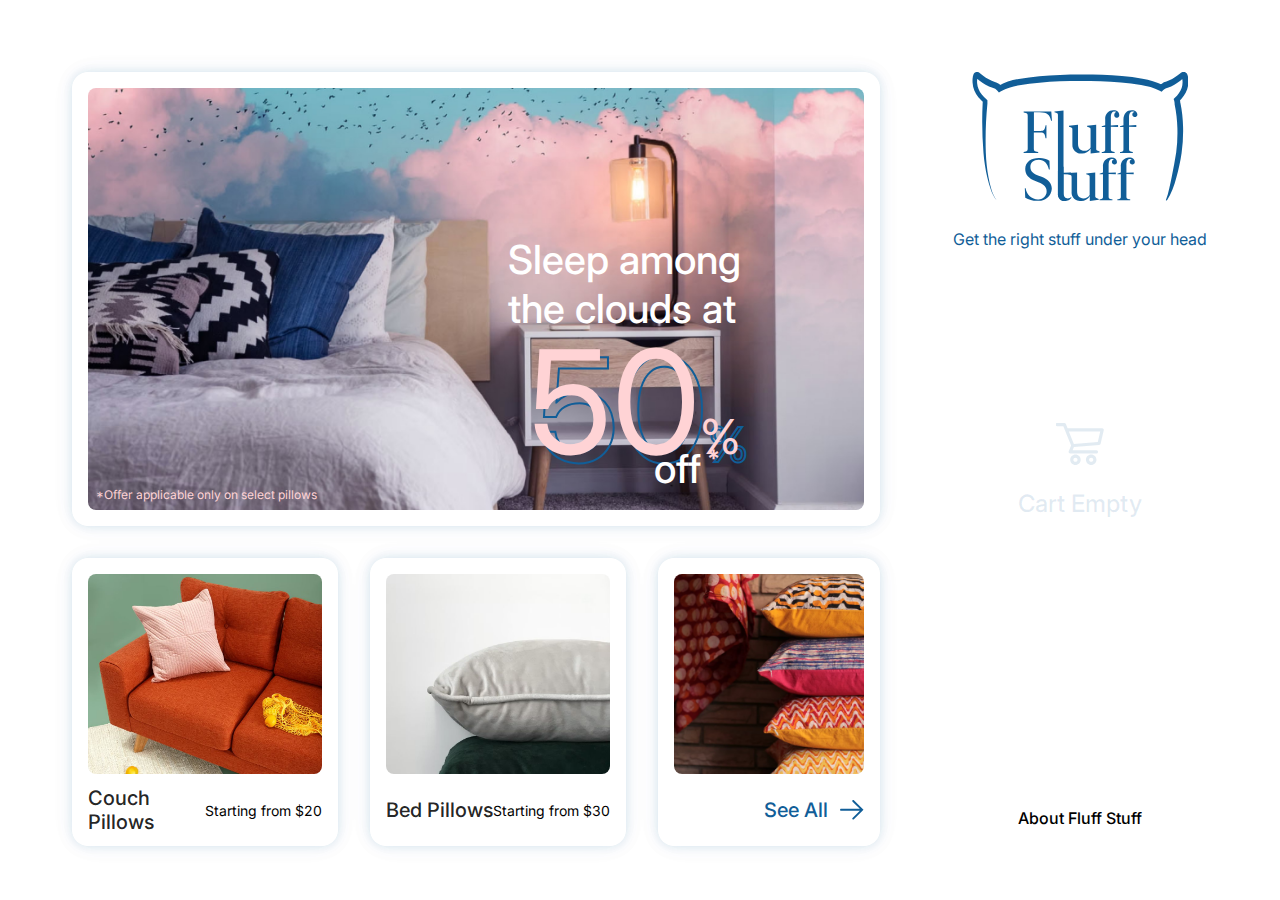
==== homework_5/index.html @ 458620b8 "Homepage completed." ====
<!DOCTYPE html>
<html lang="en">
  <head>
    <meta charset="UTF-8" />
    <meta http-equiv="X-UA-Compatible" content="IE=edge" />
    <meta name="viewport" content="width=device-width, initial-scale=1.0" />
    <link rel="stylesheet" href="./styles/style.css" />
    <title>Fluff Stuff | Artisan Pillows</title>
  </head>
  <body>
    <div class="wrapper">
      <div class="content">
        <div class="banner">
          <img src="./images/banner.jpg" alt="Discount banner image">
          <h2 class="banner-white-text" id="banner-1">Sleep among </br>the clouds at</h2>
          <h1 class="banner-2" id="banner-2-outline">50<span>%</span></h1>
          <h1 class="banner-2">50<span>%</span></h1>
          <h2 class="banner-white-text" id="banner-3">off<span>*</span></h2>
          <p class="disclaimer">*Offer applicable only on select pillows</p>
        </div>
        <div class="products">
          <a href="#" class="product-card">
            <img class="product-image"src="./images/couch.jpg" alt="Couch Pillows">
            <div class="label"><h1>Couch Pillows</h1>
            <p>Starting from $20</p></div>
          </a>
           <a href="#" class="product-card">
            <img class="product-image"src="./images/bed.jpg" alt="Couch Pillows">
            <div class="label"><h1>Bed Pillows</h1>
            <p>Starting from $30</p></div>
           </a>
          <a href="#" class="product-card see-all">
            <img class="product-image"src="./images/see_all.jpg" alt="Couch Pillows">
            <div class="label"><h1>See All</h1>
            <img src=".//images/Arrow.svg" alt="Arrow Icon"></div>
            </a>
            
          </div>
        </div>
      <nav>
        <div class="header">
          <a href="#"
            ><div id="logo"><img src="./images/Logo.svg" alt="Fluff Stuff" /></div
          ></a>
          <p id="sub-title">Get the right stuff under your head</p>
        </div>
        <div class="cart">
          <img src="./images/Cart.svg" alt="Empty Cart" />
          <h2 id="cart-status">Cart Empty</h2>
        </div>
        <div class="about-section">
          <a href="#" id="about">About Fluff Stuff</a>
        </div>
      </nav>
    </div>
  </body>
</html>
---- homework_5/styles/style.css ----
@import url("https://fonts.googleapis.com/css2?family=Inter:wght@400;500;600;700;900&display=swap");

:root {
  --primary-blue: #115e98;
  --text-white: #ffffff;
  --text-peach: #ffd3d5;
  --text-black: rgba(0, 0, 0, 0.87);
  --light-blue: rgba(17, 94, 152, 0.12);
}

* {
  margin: 0;
  padding: 0;
  box-sizing: border-box;
  font-family: Inter;
}

a,
a:hover,
a:visited {
  color: inherit;
  text-decoration: none;
}

body {
  display: grid;
  place-content: center;
}

.wrapper {
  width: 100vw;
  height: 100vh;
  max-width: 1440px;
  display: grid;
  grid:
    "content nav" 100% /
    auto 25em;
}

.content {
  grid-area: content;
  padding: 4.5em 0 4.5em 4.5em;
  display: grid;
  grid:
    "banner" 1fr
    "products" auto/
    100%;
}

.banner {
  grid-area: banner;
  margin-bottom: 2em;
  position: relative;
  border-radius: 1em;
  padding: 16px;
  box-shadow: 0px 0px 30px rgba(17, 94, 152, 0.03),
    0px 0px 20px rgba(17, 94, 152, 0.06), 0px 0px 10px rgba(17, 94, 152, 0.12);
}

.banner img {
  width: 100%;
  height: 100%;
  object-fit: cover;
  border-radius: 0.5em;
}

.banner .banner-white-text {
  color: var(--text-white);
  font-weight: 500;
  font-size: 40px;
  position: absolute;
}

#banner-1 {
  left: 54%;
  top: 36%;
}

#banner-3 {
  left: 72%;
  top: 82%;
}

#banner-3 span {
  font-size: 24px;
  font-weight: 700;
  color: var(--text-peach);
  margin-left: 6px;
  vertical-align: text-top;
}

.banner .disclaimer {
  font-size: 12px;
  position: absolute;
  color: var(--text-peach);
  bottom: 2em;
  left: 2em;
}

.banner .banner-2 {
  color: var(--text-peach);
  font-weight: 400;
  font-size: 144px;
  position: absolute;
  left: 56.5%;
  top: 53.25%;
}

.banner .banner-2 span {
  font-size: 48px;
}

.banner #banner-2-outline {
  color: transparent;
  -webkit-text-stroke: 2px var(--primary-blue);
  font-weight: 400;
  font-size: 144px;
  position: absolute;
  transform: translate(8px, 8px);
}

.products {
  background-color: white;
  grid-area: products;
  display: grid;
  grid-auto-flow: column;
  grid-template-columns: auto auto 222px;
  width: 100%;
  position: relative;
}

.products .product-card {
  display: grid;
  grid:
    "image" 200px
    "label" 4.5em/
    100%;
  border-radius: 1em;
  padding: 16px 16px 0 16px;
  margin-right: 32px;
  transition: transform 0.4s;
  box-shadow: 0px 0px 30px rgba(17, 94, 152, 0.03),
    0px 0px 20px rgba(17, 94, 152, 0.06), 0px 0px 10px rgba(17, 94, 152, 0.12);
}

.products .product-card:hover {
  transform: translate(0, -8px);
}

.products .see-all {
  width: 222px;
  margin-right: 0;
}

.products .product-card .label {
  grid-area: label;
  display: grid;
  grid-auto-flow: column;
  grid-template-columns: 1fr auto;
  width: 100%;
}

.products .product-card .label h1 {
  font-weight: 500;
  color: var(--text-black);
  font-size: 20px;
  place-self: center start;
}

.products .product-card .label p {
  font-size: 0.875em;
  place-self: center end;
}

.products .see-all .label h1 {
  place-self: center end;
  color: var(--primary-blue);
}
.products .see-all .label img {
  place-self: center end;
  width: 24px;
  margin-left: 12px;
}

.products .product-card .product-image {
  grid-area: image;
  width: 100%;
  height: 100%;
  object-fit: cover;
  object-position: top;
  max-height: 240px;
  border-radius: 8px;
}

.products .product-card .product-image:nth-child(2) {
  object-position: top;
}

nav {
  grid-area: nav;
  display: grid;
  grid:
    "header" 12.5em
    "cart" 1fr
    "about" 10em/
    100%;
  padding-top: 4.5em;
  padding-bottom: 4.5em;
}

.header {
  grid-area: "header";
  display: grid;
  place-content: start center;
  text-align: center;
}

.header #sub-title {
  margin-top: 1.5em;
  font-family: Inter;
  font-size: 1em;
  color: var(--primary-blue);
}

.header #logo {
  transition: transform 0.4s;
}
.header #logo:hover {
  transform: scale(1.05);
}

.cart {
  display: grid;
  place-content: center;
  text-align: center;
}

.cart img {
  left: 50%;
  position: relative;
  transform: translate(-50%);
}

.cart #cart-status {
  font-weight: 500;
  font-size: 1.5em;
  color: var(--light-blue);
  position: relative;
  margin-top: 1em;
}

.about-section {
  grid-area: about;
  display: grid;
  place-content: end center;
}

.about-section #about {
  font-family: Inter;
  font-weight: 500;
  font-size: 1em;
}

.about-section #about:visited {
  color: var(--primary-blue);
}

.about-section #about:hover {
  text-decoration: underline;
}
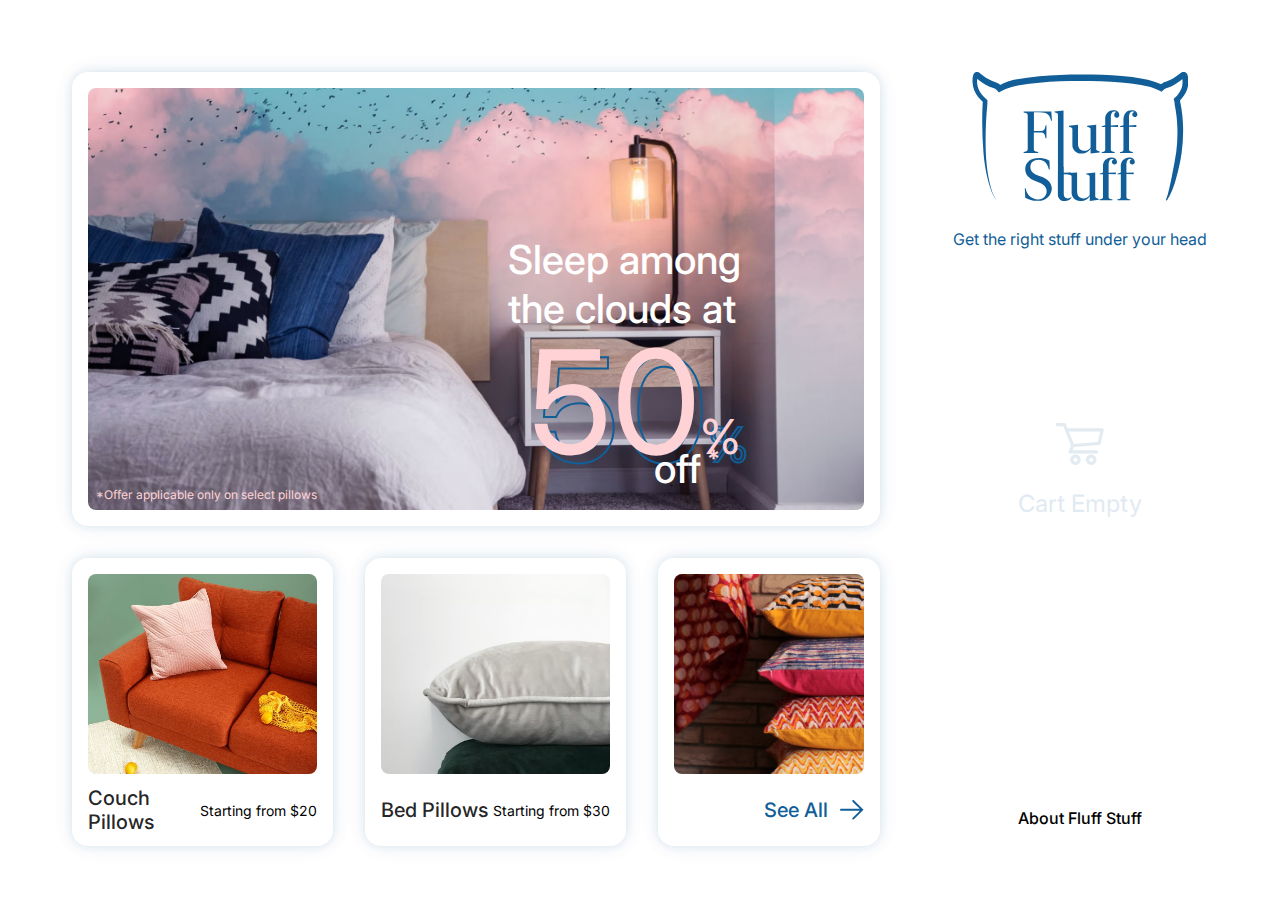
==== commit 4899be7c: "Added product details page." ====
--- a/homework_5/index.html
+++ b/homework_5/index.html
@@ -9,38 +9,59 @@
   </head>
   <body>
     <div class="wrapper">
-      <div class="content">
+      <div class="home-content">
         <div class="banner">
-          <img src="./images/banner.jpg" alt="Discount banner image">
-          <h2 class="banner-white-text" id="banner-1">Sleep among </br>the clouds at</h2>
+          <img src="./images/banner.jpg" alt="Discount banner image" />
+          <h2 class="banner-white-text" id="banner-1">
+            Sleep among <br />
+            the clouds at
+          </h2>
           <h1 class="banner-2" id="banner-2-outline">50<span>%</span></h1>
           <h1 class="banner-2">50<span>%</span></h1>
           <h2 class="banner-white-text" id="banner-3">off<span>*</span></h2>
           <p class="disclaimer">*Offer applicable only on select pillows</p>
         </div>
         <div class="products">
-          <a href="#" class="product-card">
-            <img class="product-image"src="./images/couch.jpg" alt="Couch Pillows">
-            <div class="label"><h1>Couch Pillows</h1>
-            <p>Starting from $20</p></div>
+          <a href="./product-details.html" class="product-card">
+            <img
+              class="product-image"
+              src="./images/couch.jpg"
+              alt="Couch Pillows"
+            />
+            <div class="label">
+              <h1>Couch Pillows</h1>
+              <p>Starting from $20</p>
+            </div>
           </a>
-           <a href="#" class="product-card">
-            <img class="product-image"src="./images/bed.jpg" alt="Couch Pillows">
-            <div class="label"><h1>Bed Pillows</h1>
-            <p>Starting from $30</p></div>
-           </a>
-          <a href="#" class="product-card see-all">
-            <img class="product-image"src="./images/see_all.jpg" alt="Couch Pillows">
-            <div class="label"><h1>See All</h1>
-            <img src=".//images/Arrow.svg" alt="Arrow Icon"></div>
-            </a>
-            
-          </div>
+          <a href="./product-details.html" class="product-card">
+            <img
+              class="product-image"
+              src="./images/bed.jpg"
+              alt="Couch Pillows"
+            />
+            <div class="label">
+              <h1>Bed Pillows</h1>
+              <p>Starting from $30</p>
+            </div>
+          </a>
+          <a href="./product-browsing.html" class="product-card see-all">
+            <img
+              class="product-image"
+              src="./images/see_all.jpg"
+              alt="Couch Pillows"
+            />
+            <div class="label">
+              <h1>See All</h1>
+              <img src=".//images/Arrow.svg" alt="Arrow Icon" />
+            </div>
+          </a>
         </div>
+      </div>
       <nav>
         <div class="header">
           <a href="#"
-            ><div id="logo"><img src="./images/Logo.svg" alt="Fluff Stuff" /></div
+            ><div id="logo">
+              <img src="./images/Logo.svg" alt="Fluff Stuff" /></div
           ></a>
           <p id="sub-title">Get the right stuff under your head</p>
         </div>
@@ -49,7 +70,7 @@
           <h2 id="cart-status">Cart Empty</h2>
         </div>
         <div class="about-section">
-          <a href="#" id="about">About Fluff Stuff</a>
+          <a href="#" class="link">About Fluff Stuff</a>
         </div>
       </nav>
     </div>
--- a/homework_5/styles/style.css
+++ b/homework_5/styles/style.css
@@ -5,7 +5,10 @@
   --text-white: #ffffff;
   --text-peach: #ffd3d5;
   --text-black: rgba(0, 0, 0, 0.87);
+  --text-gray: rgba(0, 0, 0, 0.6);
   --light-blue: rgba(17, 94, 152, 0.12);
+  --mid-blue: rgba(17, 94, 152, 0.4);
+  --light-gray: rgba(0, 0, 0, 0.12);
 }
 
 * {
@@ -37,7 +40,7 @@
     auto 25em;
 }
 
-.content {
+.home-content {
   grid-area: content;
   padding: 4.5em 0 4.5em 4.5em;
   display: grid;
@@ -64,7 +67,7 @@
   border-radius: 0.5em;
 }
 
-.banner .banner-white-text {
+.banner-white-text {
   color: var(--text-white);
   font-weight: 500;
   font-size: 40px;
@@ -89,7 +92,7 @@
   vertical-align: text-top;
 }
 
-.banner .disclaimer {
+.disclaimer {
   font-size: 12px;
   position: absolute;
   color: var(--text-peach);
@@ -97,7 +100,7 @@
   left: 2em;
 }
 
-.banner .banner-2 {
+.banner-2 {
   color: var(--text-peach);
   font-weight: 400;
   font-size: 144px;
@@ -106,11 +109,11 @@
   top: 53.25%;
 }
 
-.banner .banner-2 span {
+.banner-2 span {
   font-size: 48px;
 }
 
-.banner #banner-2-outline {
+#banner-2-outline {
   color: transparent;
   -webkit-text-stroke: 2px var(--primary-blue);
   font-weight: 400;
@@ -124,12 +127,12 @@
   grid-area: products;
   display: grid;
   grid-auto-flow: column;
-  grid-template-columns: auto auto 222px;
+  grid-template-columns: 1fr 1fr 222px;
   width: 100%;
   position: relative;
 }
 
-.products .product-card {
+.product-card {
   display: grid;
   grid:
     "image" 200px
@@ -143,16 +146,16 @@
     0px 0px 20px rgba(17, 94, 152, 0.06), 0px 0px 10px rgba(17, 94, 152, 0.12);
 }
 
-.products .product-card:hover {
+.product-card:hover {
   transform: translate(0, -8px);
 }
 
-.products .see-all {
+.see-all {
   width: 222px;
   margin-right: 0;
 }
 
-.products .product-card .label {
+.product-card .label {
   grid-area: label;
   display: grid;
   grid-auto-flow: column;
@@ -160,29 +163,29 @@
   width: 100%;
 }
 
-.products .product-card .label h1 {
+.product-card .label h1 {
   font-weight: 500;
   color: var(--text-black);
   font-size: 20px;
   place-self: center start;
 }
 
-.products .product-card .label p {
+.product-card .label p {
   font-size: 0.875em;
   place-self: center end;
 }
 
-.products .see-all .label h1 {
+.see-all .label h1 {
   place-self: center end;
   color: var(--primary-blue);
 }
-.products .see-all .label img {
+.see-all .label img {
   place-self: center end;
   width: 24px;
   margin-left: 12px;
 }
 
-.products .product-card .product-image {
+.product-image {
   grid-area: image;
   width: 100%;
   height: 100%;
@@ -192,10 +195,6 @@
   border-radius: 8px;
 }
 
-.products .product-card .product-image:nth-child(2) {
-  object-position: top;
-}
-
 nav {
   grid-area: nav;
   display: grid;
@@ -209,23 +208,23 @@
 }
 
 .header {
-  grid-area: "header";
+  grid-area: header;
   display: grid;
   place-content: start center;
   text-align: center;
 }
 
-.header #sub-title {
+#sub-title {
   margin-top: 1.5em;
   font-family: Inter;
   font-size: 1em;
   color: var(--primary-blue);
 }
 
-.header #logo {
+#logo {
   transition: transform 0.4s;
 }
-.header #logo:hover {
+#logo:hover {
   transform: scale(1.05);
 }
 
@@ -241,7 +240,7 @@
   transform: translate(-50%);
 }
 
-.cart #cart-status {
+#cart-status {
   font-weight: 500;
   font-size: 1.5em;
   color: var(--light-blue);
@@ -255,16 +254,353 @@
   place-content: end center;
 }
 
-.about-section #about {
+.link {
   font-family: Inter;
   font-weight: 500;
   font-size: 1em;
 }
 
-.about-section #about:visited {
+.link:visited {
   color: var(--primary-blue);
 }
 
-.about-section #about:hover {
+.link:hover {
   text-decoration: underline;
 }
+
+.back-link {
+  display: grid;
+  place-content: center start;
+  grid-auto-flow: column;
+}
+
+.back-link:hover {
+  text-decoration: underline;
+}
+
+.back-link p {
+  color: var(--primary-blue);
+  padding-left: 0.75em;
+  font-size: 1.25em;
+  font-weight: 500;
+}
+
+#page-title {
+  font-weight: 500;
+  font-size: 2em;
+  color: var(--text-black);
+  padding-top: 2.5em;
+}
+.product-listing-content,
+.product-details-content {
+  position: relative;
+  grid-area: content;
+  padding: 4.5em 4.5em 4.5em 4.5em;
+  box-shadow: 20px 0px 30px rgba(17, 94, 152, 0.01),
+    15px 0px 20px rgba(17, 94, 152, 0.04), 10px 0px 10px rgba(17, 94, 152, 0.09);
+  border-radius: 0px 16px 16px 16px;
+}
+
+.product-listing-block {
+  display: grid;
+  grid-template-columns: 1fr 1fr;
+  grid-gap: 2em;
+  padding-top: 3em;
+}
+
+.product-listing-card {
+  padding: 2em;
+  box-shadow: 0px 0px 30px rgba(17, 94, 152, 0.03),
+    0px 0px 20px rgba(17, 94, 152, 0.06), 0px 0px 10px rgba(17, 94, 152, 0.12);
+  border-radius: 1em;
+  display: grid;
+  grid:
+    "image info" 4fr
+    "buttons buttons" 1fr /
+    auto 50%;
+  grid-column-gap: 1em;
+}
+
+.card-title {
+  grid-area: info;
+  font-weight: 500;
+  font-size: 1.5em;
+  color: var(--text-black);
+}
+
+.product-price {
+  grid-area: info;
+  font-size: 0.875em;
+  color: var(--text-gray);
+  padding-top: 0.75em;
+}
+
+.product-content {
+  grid-area: info;
+  color: var(--text-gray);
+  font-size: 0.75em;
+  letter-spacing: 0.02em;
+  padding-top: 2em;
+}
+
+.product-listing-image {
+  max-width: 155px;
+  grid-area: image;
+  border-radius: 0.5em;
+}
+
+.card-link {
+  grid-area: buttons;
+  display: grid;
+  grid-auto-flow: column;
+  grid-column-gap: 2em;
+  place-content: end;
+  width: 100%;
+  height: 100%;
+  font-weight: 500;
+}
+
+.breadcrumbs {
+  display: grid;
+  grid-auto-flow: column;
+  place-content: start;
+  font-size: 1.25em;
+  margin-top: 2em;
+}
+
+.breadcrumbs p {
+  padding: 0 0.75em 0 0.75em;
+}
+
+#details-title {
+  font-weight: 500;
+  font-size: 2em;
+  color: var(--text-black);
+  margin: 0.5em 0 1em 0;
+}
+
+.details-container {
+  position: relative;
+  display: grid;
+  grid:
+    "data options" 1fr /
+    auto 50%;
+  grid-column-gap: 4.5em;
+}
+
+.details-data {
+  grid-area: data;
+  display: grid;
+  grid:
+    "image" auto
+    "data" 1fr/
+    100%;
+}
+
+.details-options {
+  grid-area: options;
+}
+
+.details-image {
+  grid-area: image;
+  max-width: 365px;
+  border-radius: 0.5em;
+}
+
+.details-content {
+  grid-area: data;
+  margin-top: 3em;
+  font-size: 14px;
+  color: var(--text-gray);
+  letter-spacing: 0.02em;
+}
+
+.details-color h2,
+.details-size h2,
+.details-quantity h2 {
+  font-weight: 500;
+  font-size: 1.25em;
+  line-height: 28px;
+  letter-spacing: 0.02em;
+}
+
+.details-size h2,
+.details-quantity h2 {
+  margin-top: 2em;
+}
+
+.color-options {
+  grid-area: options;
+}
+
+.container {
+  position: relative;
+  width: 320px;
+  height: 56px;
+  margin-top: 0.75em;
+}
+
+.container input {
+  position: absolute;
+  opacity: 0;
+  width: 0;
+  height: 0;
+}
+
+label {
+  display: grid;
+  grid-auto-flow: column;
+  place-content: center start;
+  position: absolute;
+  width: 100%;
+  height: 100%;
+  padding: 0.5em;
+  border: 2px solid var(--light-gray);
+  border-radius: 1em;
+  cursor: pointer;
+  transition: border 0.4s;
+}
+
+label span {
+  padding-top: 6px;
+}
+
+.container input:checked + label {
+  border: 2px solid var(--mid-blue);
+}
+
+.container input:hover + label {
+  border: 2px solid var(--primary-blue);
+}
+
+.colorbox {
+  height: 2em;
+  width: 2em;
+  border-radius: 0.5em;
+  margin-right: 0.75em;
+}
+
+.afterschool {
+  background-color: #f2b926;
+}
+
+.morninghaze {
+  background-color: #e3f6f4;
+}
+
+.cozydenim {
+  background-color: #6977bf;
+}
+
+.rainyday {
+  background-color: #887d7d;
+}
+
+.size-options {
+  width: fit-content;
+  display: grid;
+  grid-auto-flow: column;
+}
+
+.size-container {
+  width: 130px;
+  height: 124px;
+  margin-right: 1em;
+}
+
+.size-label {
+  display: block;
+  width: 120;
+  padding: 0.5em 1em 0.5em 1em;
+}
+
+.size-label h3 {
+  margin-bottom: 0.5em;
+}
+
+.quantity-unit {
+  display: grid;
+  grid-auto-flow: column;
+  grid-gap: 2em;
+  width: fit-content;
+  margin-top: 0.75em;
+}
+
+.quantity-unit button {
+  padding: 1em 1.3em 1em 1.3em;
+  font-size: 1.5em;
+  font-weight: 800;
+  background-color: var(--primary-blue);
+  color: white;
+  border-radius: 100%;
+  border: none;
+}
+
+.decrease {
+  opacity: 0.3;
+}
+
+.increase {
+  cursor: pointer;
+}
+
+.quantity-unit h1 {
+  padding: 20px 32px 14px 32px;
+  border: 1px solid var(--light-gray);
+  border-radius: 0.5em;
+}
+
+.add-to-cart {
+  position: absolute;
+  z-index: 1;
+  display: grid;
+  right: 0;
+  transform: translate(50%);
+  top: 38%;
+}
+
+#add-to-cart-text {
+  background-color: var(--text-gray);
+  font-weight: 500;
+  font-size: 1.25em;
+  text-align: center;
+  padding: 1em 2em 1em 2em;
+  color: white;
+  border-radius: 1em;
+  border: 1px solid var(--primary-blue);
+  backdrop-filter: blur(10px);
+  line-height: 2;
+}
+
+.add-to-cart img {
+  place-self: center;
+  background-color: var(--primary-blue);
+  padding: 2em;
+  width: 8em;
+  height: 8em;
+  border-radius: 100%;
+  transform: translate(0, -1em);
+  transition: transform 0.4s;
+  transform-origin: 50% 140%;
+}
+
+.add-to-cart:hover img {
+  transform: scale(1.1);
+}
+.add-to-cart input {
+  margin: 1em;
+  width: 8em;
+  text-align: center;
+  border-radius: 1em;
+  font-size: 1em;
+  padding: 1em;
+}
+
+.add-to-cart input::-webkit-inner-spin-button {
+  -webkit-appearance: none;
+  margin: 0;
+}
+
+.add-to-cart input:focus {
+  outline: none;
+}
